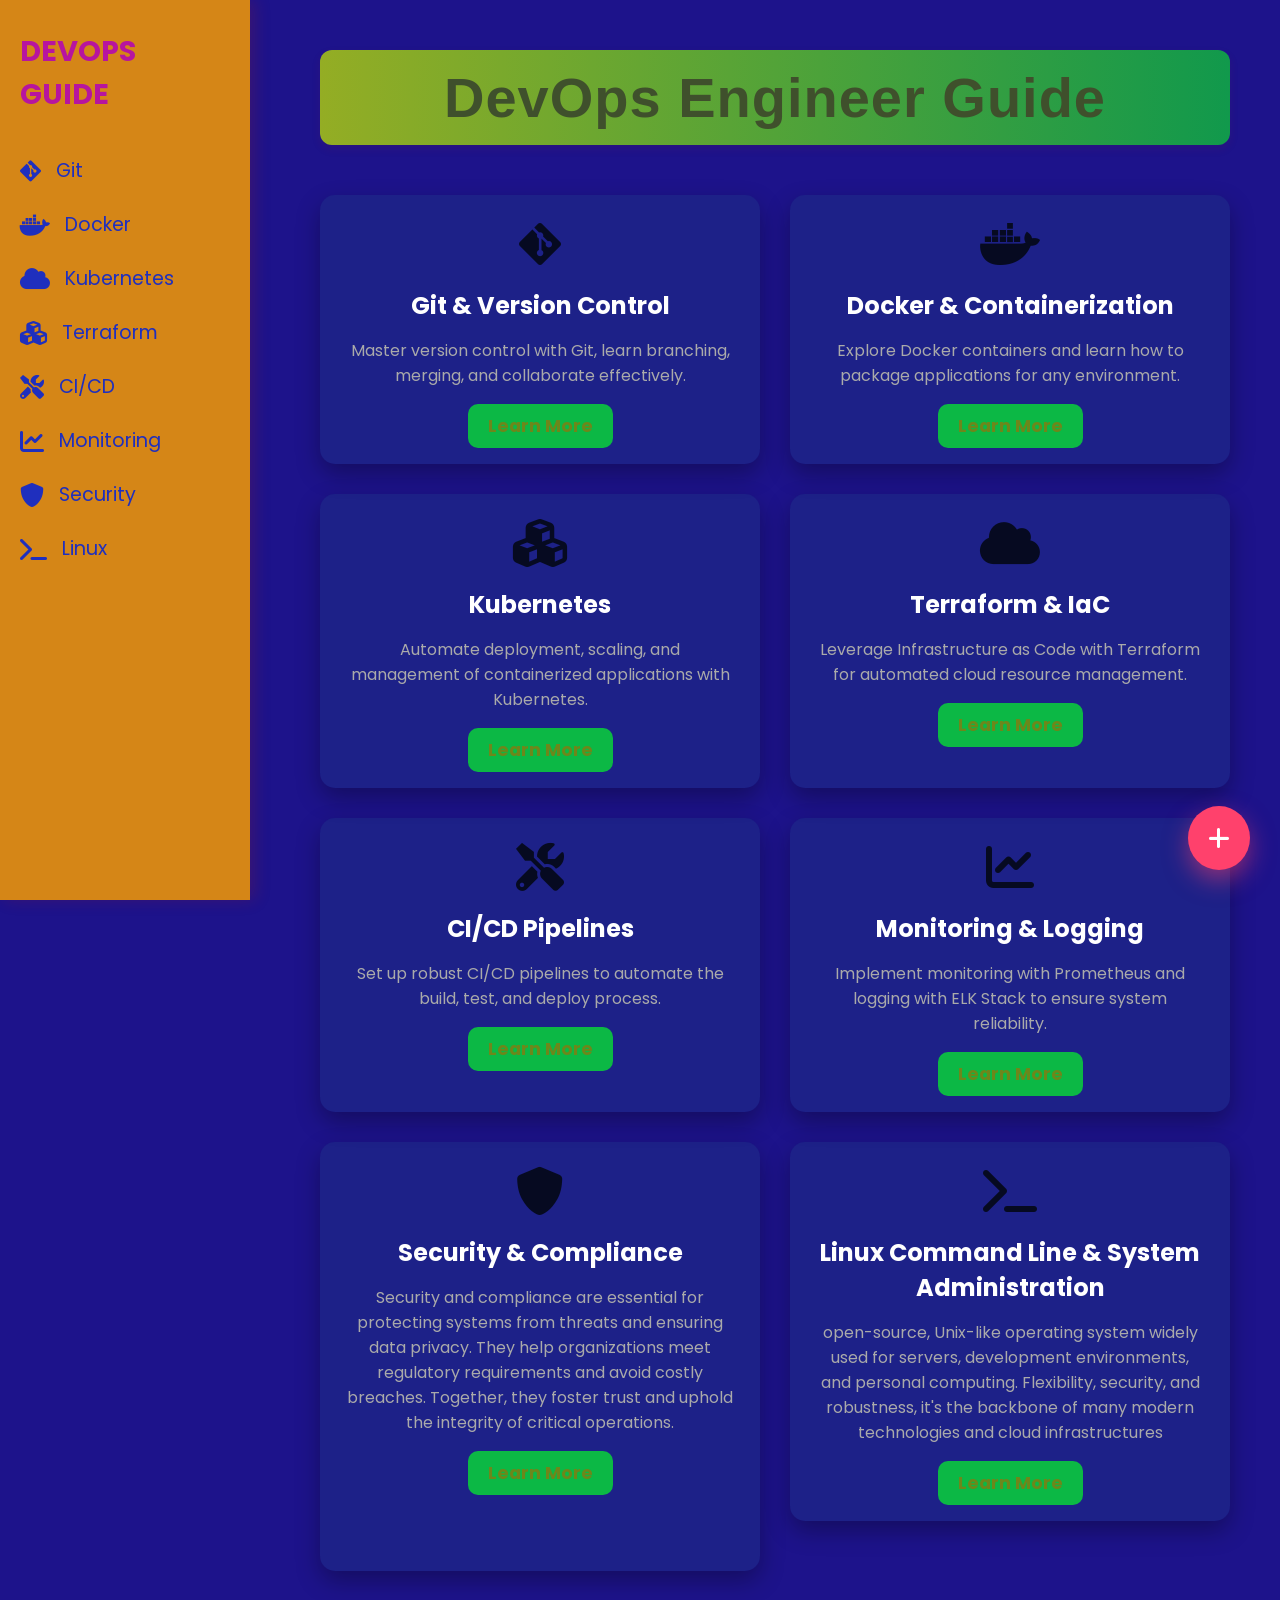
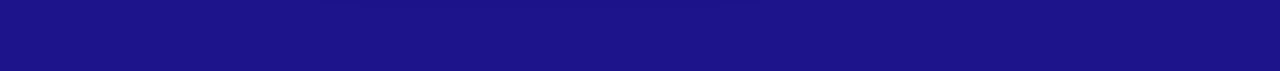
==== templates/index.html @ 83263c30 "updated index.html to check jenkins pipeline" ====
<!DOCTYPE html>
<html lang="en">

<head>
    <meta charset="UTF-8">
    <meta name="viewport" content="width=device-width, initial-scale=1.0">
    <title>DevOps Engineer Guide</title>
    <link rel="stylesheet" href="https://cdnjs.cloudflare.com/ajax/libs/font-awesome/6.0.0-beta3/css/all.min.css">
    <link href="https://fonts.googleapis.com/css2?family=Poppins:wght@400;600&display=swap" rel="stylesheet">
    <style>
        /* Reset and basic styling */
        * {
            margin: 0;
            padding: 0;
            box-sizing: border-box;
        }

        body {
            font-family: 'Poppins', sans-serif;
            background-color: #150b87f6;
            color: #fff;
            display: flex;
            min-height: 100vh;
        }

        /* Sidebar Navigation */
        nav {
            width: 250px;
            background-color: #d58617;
            padding: 30px 20px;
            position: fixed;
            height: 100%;
            top: 0;
            left: 0;
            box-shadow: 5px 0 15px rgba(176, 31, 20, 0.2);
        }

        nav h1 {
            color: #b7159f;
            font-size: 1.8rem;
            text-transform: uppercase;
            margin-bottom: 40px;
        }

        nav ul {
            list-style: none;
        }

        nav ul li {
            margin-bottom: 25px;
        }

        nav ul li a {
            color: #1f2fbe;
            font-size: 1.2rem;
            text-decoration: none;
            display: flex;
            align-items: center;
            transition: 0.3s;
        }

        nav ul li a i {
            margin-right: 15px;
            font-size: 1.5rem;
        }

        nav ul li a:hover {
            color: #a48c43;
        }

        /* Main content */
        main {
            margin-left: 270px;
            padding: 50px;
            flex: 1;
        }

        header {
            text-align: center;
            margin-bottom: 50px;
        }

        header h1 {
    font-size: 3.5rem; /* Balanced size for emphasis */
    color: #3f502c; /* Dark blue-gray for a clean, professional look */
    font-family: 'Roboto', sans-serif; /* Modern, easy-to-read font */
    font-weight: 700; /* Bold but not too heavy */
    text-transform: capitalize; /* Capitalizes the first letter for a refined touch */
    letter-spacing: 1px; /* Slight letter spacing for clarity */
    background: linear-gradient(90deg, #94ad24, #11994c); /* Cool gradient for a smooth, calm vibe */
    padding: 15px 30px; /* Extra space for breathing room */
    border-radius: 12px; /* Smooth rounded edges */
    text-align: center; /* Center the text */
    box-shadow: 0px 4px 10px rgba(161, 28, 28, 0.1); /* Soft shadow for depth */
    transition: transform 0.3s ease; /* Adds a hover effect */
}

header h1:hover {
    transform: scale(1.05); /* Slight zoom effect on hover for interactivity */
}


        /* Card Container */
        .card-container {
            display: grid;
            grid-template-columns: repeat(auto-fit, minmax(300px, 1fr));
            gap: 30px;
            padding-bottom: 50px;
        }

        /* Individual Card */
        .card {
            background-color: rgba(29, 184, 106, 0.08);
            padding: 25px;
            border-radius: 15px;
            text-align: center;
            box-shadow: 0 10px 25px rgba(0, 0, 0, 0.3);
            transition: transform 0.4s, box-shadow 0.4s;
        }

        .card:hover {
            transform: scale(1.05);
            box-shadow: 0 20px 30px rgba(0, 0, 0, 0.5);
        }

        .card i {
            font-size: 3rem;
            color: #030813e1;
            margin-bottom: 20px;
            transition: color 0.4s;
        }

        .card h3 {
            font-size: 1.5rem;
            margin-bottom: 15px;
            color: #fff;
        }

        .card p {
            font-size: 1rem;
            color: #aaa;
            margin-bottom: 25px;
        }

        .card a {
            background-color: #0cb845;
            color: #6d871b;
            padding: 10px 20px;
            border-radius: 10px;
            text-decoration: none;
            font-weight: bold;
            font-size: 1.1rem;
            transition: background-color 0.3s;
        }

        .card a:hover {
            background-color: #ffcc29;
        }

        /* Floating Action Button */
        .floating-btn {
            position: fixed;
            bottom: 30px;
            right: 30px;
            background-color: #ff416c;
            border: none;
            padding: 20px;
            border-radius: 50%;
            cursor: pointer;
            box-shadow: 0 10px 25px rgba(255, 65, 108, 0.5);
            transition: transform 0.3s, box-shadow 0.3s;
        }

        .floating-btn i {
            color: #fff;
            font-size: 1.5rem;
        }

        .floating-btn:hover {
            transform: scale(1.1);
            box-shadow: 0 20px 35px rgba(255, 65, 108, 0.7);
        }

        /* Responsive design */
        @media (max-width: 768px) {
            nav {
                width: 100px;
            }

            nav h1 {
                font-size: 1.4rem;
            }

            main {
                margin-left: 120px;
            }

            .card i {
                font-size: 2.5rem;
            }

            .card h3 {
                font-size: 1.3rem;
            }
        }
    </style>
</head>

<body>

    <!-- Sidebar Navigation -->
    <nav>
        <h1>DevOps Guide</h1>
        <ul>
            <li><a href="#git"><i class="fab fa-git-alt"></i>Git</a></li>
            <li><a href="#docker"><i class="fab fa-docker"></i>Docker</a></li>
            <li><a href="#kubernetes"><i class="fas fa-cloud"></i>Kubernetes</a></li>
            <li><a href="#terraform"><i class="fas fa-cubes"></i>Terraform</a></li>
            <li><a href="#cicd"><i class="fas fa-tools"></i>CI/CD</a></li>
            <li><a href="#monitoring"><i class="fas fa-chart-line"></i>Monitoring</a></li>
            <li><a href="#security"><i class="fas fa-shield-alt"></i>Security</a></li>
            <li><a href="#linux"><i class="fas fa-terminal"></i> Linux</a></li>
        </ul>
    </nav>

    <!-- Main Content -->
    <main>
        <header>
            <h1>DevOps Engineer Guide</h1>
        </header>

        <!-- Card Section -->
        <div class="card-container">
            <div class="card" id="git">
                <i class="fab fa-git-alt"></i>
                <h3>Git & Version Control</h3>
                <p>Master version control with Git, learn branching, merging, and collaborate effectively.</p>
                <a href="/git">Learn More</a>
            </div>

            <div class="card" id="docker">
                <i class="fab fa-docker"></i>
                <h3>Docker & Containerization</h3>
                <p>Explore Docker containers and learn how to package applications for any environment.</p>
                <a href="/docker">Learn More</a>
            </div>

            <div class="card" id="kubernetes">
                <i class="fas fa-cubes"></i>
                <h3>Kubernetes</h3>
                <p>Automate deployment, scaling, and management of containerized applications with Kubernetes.</p>
                <a href="/kubernetes">Learn More</a>
            </div>            
            

            <div class="card" id="terraform">
                <i class="fas fa-cloud"></i>
                <h3>Terraform & IaC</h3>
                <p>Leverage Infrastructure as Code with Terraform for automated cloud resource management.</p>
                <a href="/terraform">Learn More</a>
            </div>

            <div class="card" id="cicd">
                <i class="fas fa-tools"></i>
                <h3>CI/CD Pipelines</h3>
                <p>Set up robust CI/CD pipelines to automate the build, test, and deploy process.</p>
                <a href="/cicd">Learn More</a>
            </div>

            <div class="card" id="monitoring">
                <i class="fas fa-chart-line"></i>
                <h3>Monitoring & Logging</h3>
                <p>Implement monitoring with Prometheus and logging with ELK Stack to ensure system reliability.</p>
                <a href="/monitoring">Learn More</a>
            </div>

            <div class="card" id="security">
                <i class="fas fa-shield-alt"></i>
                <h3>Security & Compliance</h3>
                <p>Security and compliance are essential for protecting systems from threats and ensuring data privacy. They help organizations meet regulatory requirements and avoid costly breaches. Together, they foster trust and uphold the integrity of critical operations.</p>
                <a href="/security">Learn More</a>
            </div>

            <div class="card-container">
                <div class="card" id="linux">
                    <i class="fas fa-terminal"></i>
                    <h3>Linux Command Line & System Administration</h3>
                    <p>open-source, Unix-like operating system widely used for servers, development environments, and personal computing. Flexibility, security, and robustness, it's the backbone of many modern technologies and cloud infrastructures</p>
                    <a href="/linux">Learn More</a>
                </div>

        </div>
    </main>

    <!-- Floating Action Button -->
    <button class="floating-btn">
        <i class="fas fa-plus"></i>
    </button>

</body>

</html>
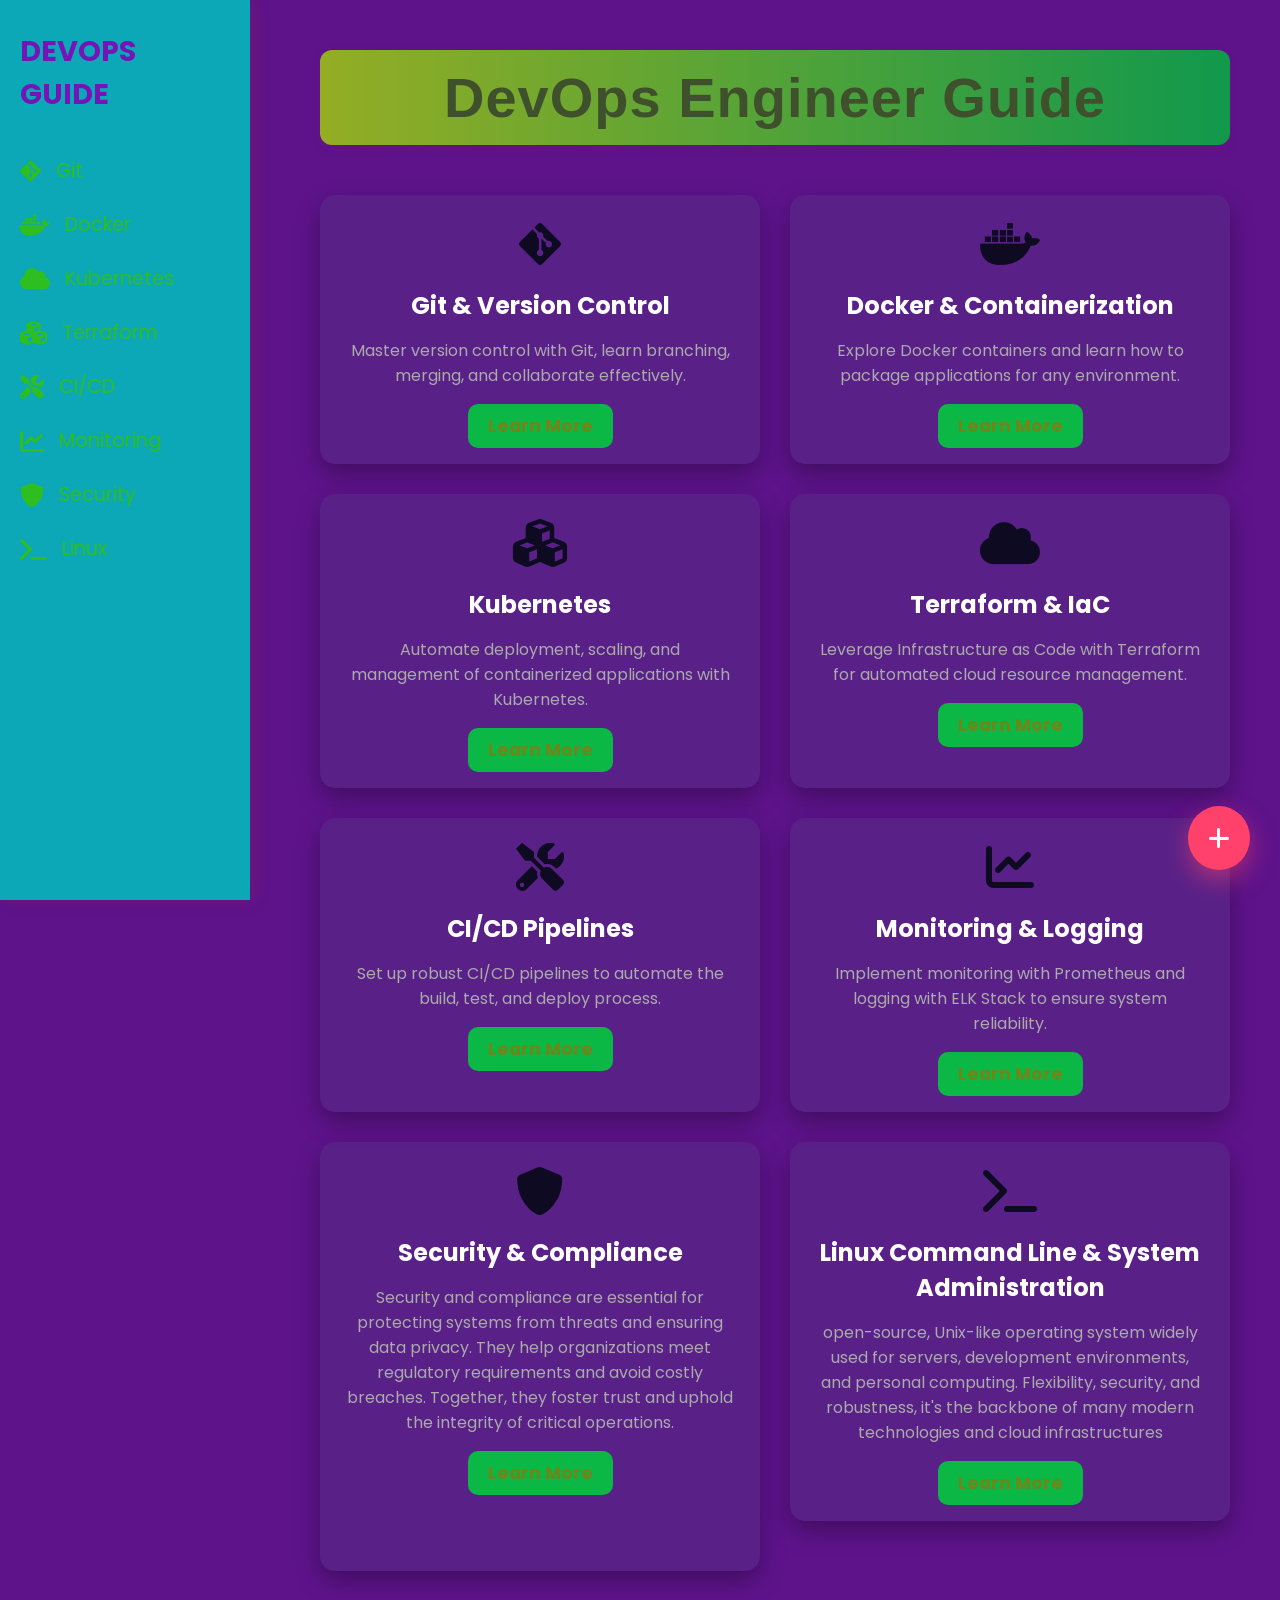
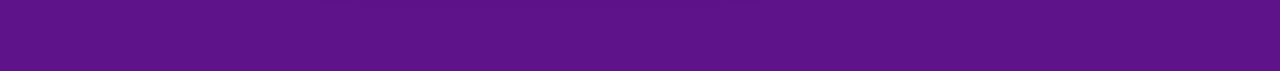
==== commit 1656b76a: "updated to check Jenkins pipeline" ====
--- a/templates/index.html
+++ b/templates/index.html
@@ -17,8 +17,8 @@
 
         body {
             font-family: 'Poppins', sans-serif;
-            background-color: #150b87f6;
-            color: #fff;
+            background-color: #590b87f6;
+            color: #ffffff;
             display: flex;
             min-height: 100vh;
         }
@@ -26,17 +26,17 @@
         /* Sidebar Navigation */
         nav {
             width: 250px;
-            background-color: #d58617;
+            background-color: #0ca8b7;
             padding: 30px 20px;
             position: fixed;
             height: 100%;
             top: 0;
             left: 0;
-            box-shadow: 5px 0 15px rgba(176, 31, 20, 0.2);
+            box-shadow: 5px 0 15px rgba(158, 43, 35, 0.2);
         }
 
         nav h1 {
-            color: #b7159f;
+            color: #7615b7;
             font-size: 1.8rem;
             text-transform: uppercase;
             margin-bottom: 40px;
@@ -51,7 +51,7 @@
         }
 
         nav ul li a {
-            color: #1f2fbe;
+            color: #2fbe1f;
             font-size: 1.2rem;
             text-decoration: none;
             display: flex;
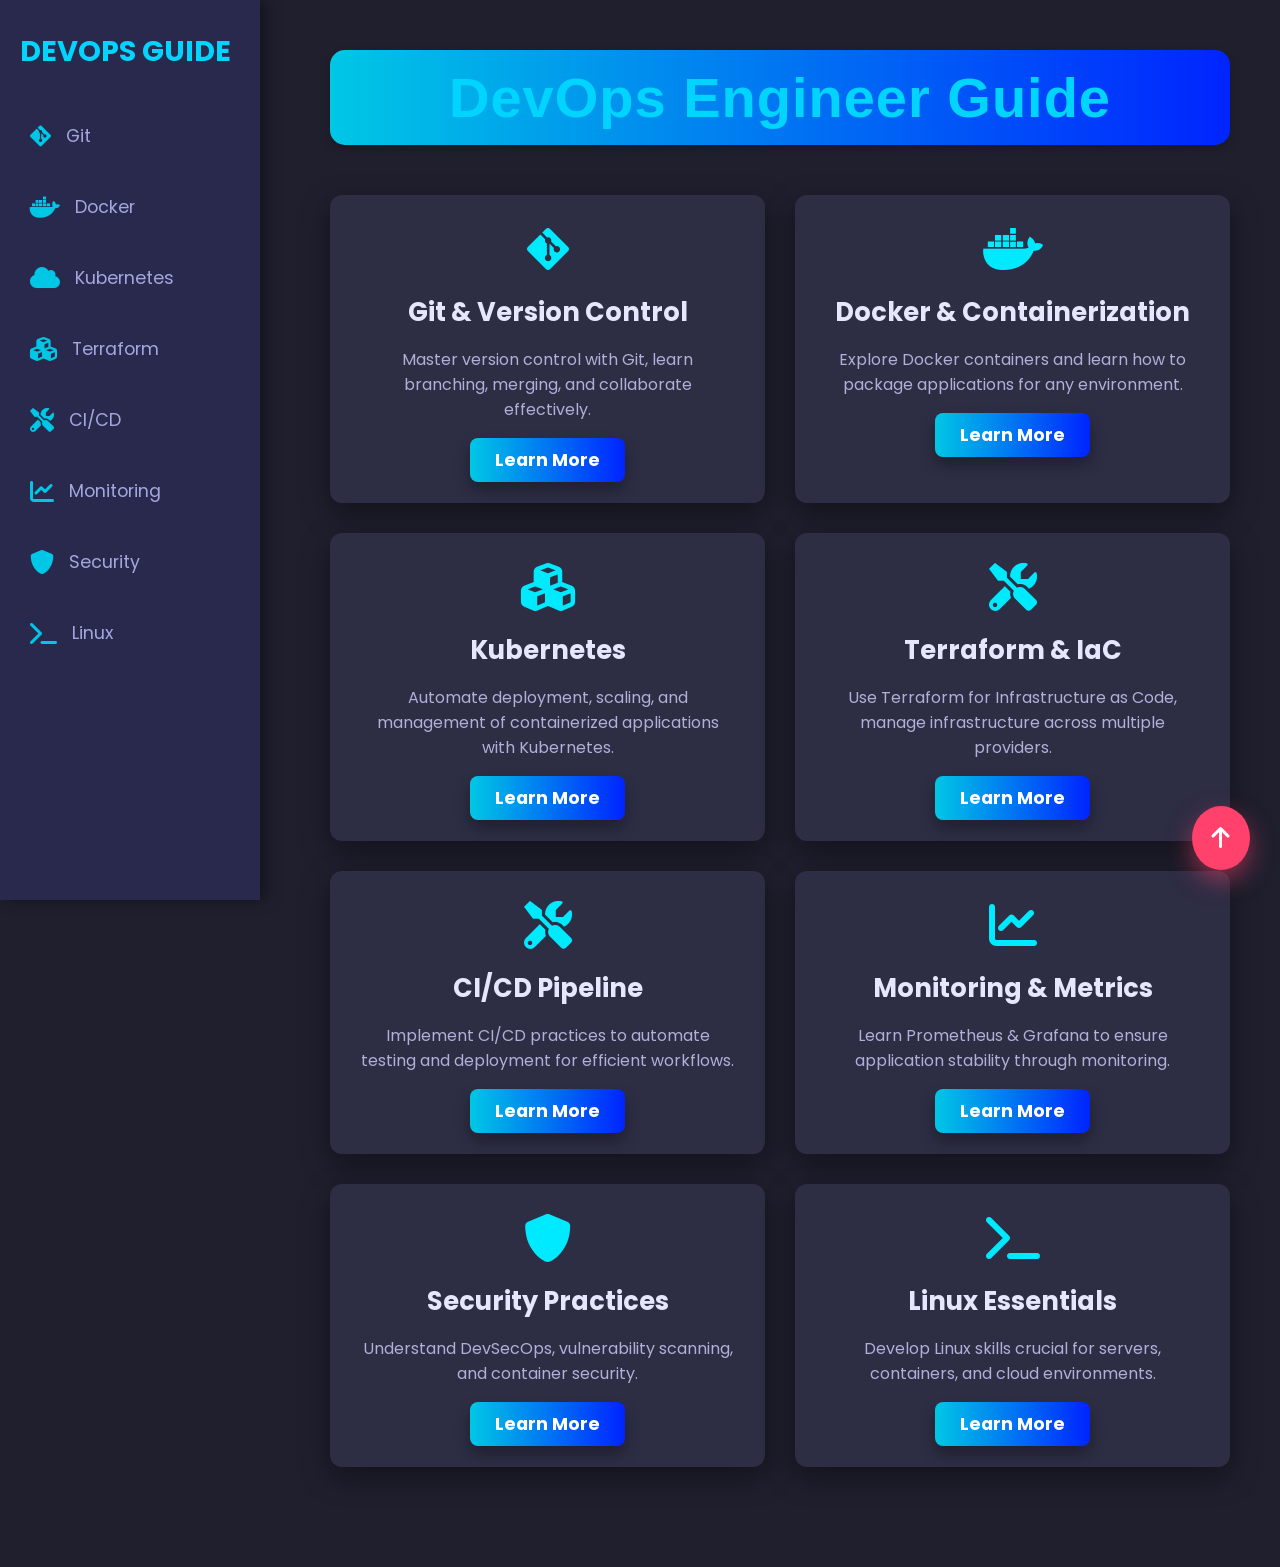
==== commit b99f2c7e: "Updated UI interface" ====
--- a/templates/index.html
+++ b/templates/index.html
@@ -17,26 +17,27 @@
 
         body {
             font-family: 'Poppins', sans-serif;
-            background-color: #590b87f6;
-            color: #ffffff;
+            background-color: #1f1f2e;
+            color: #fff;
             display: flex;
             min-height: 100vh;
         }
 
         /* Sidebar Navigation */
         nav {
-            width: 250px;
-            background-color: #0ca8b7;
+            width: 260px;
+            background-color: #29294d;
             padding: 30px 20px;
             position: fixed;
             height: 100%;
             top: 0;
             left: 0;
-            box-shadow: 5px 0 15px rgba(158, 43, 35, 0.2);
+            box-shadow: 5px 0 15px rgba(0, 0, 0, 0.4);
+            transition: width 0.3s ease;
         }
 
         nav h1 {
-            color: #7615b7;
+            color: #00d4ff;
             font-size: 1.8rem;
             text-transform: uppercase;
             margin-bottom: 40px;
@@ -51,26 +52,35 @@
         }
 
         nav ul li a {
-            color: #2fbe1f;
-            font-size: 1.2rem;
+            color: #a6a6df;
+            font-size: 1.1rem;
             text-decoration: none;
             display: flex;
             align-items: center;
+            padding: 10px;
+            border-radius: 8px;
             transition: 0.3s;
         }
 
         nav ul li a i {
             margin-right: 15px;
             font-size: 1.5rem;
+            color: #00c7e5;
+            transition: color 0.3s ease;
         }
 
         nav ul li a:hover {
-            color: #a48c43;
+            background-color: #44447a;
+            color: #fff;
+        }
+
+        nav ul li a:hover i {
+            color: #00eaff;
         }
 
         /* Main content */
         main {
-            margin-left: 270px;
+            margin-left: 280px;
             padding: 50px;
             flex: 1;
         }
@@ -81,24 +91,22 @@
         }
 
         header h1 {
-    font-size: 3.5rem; /* Balanced size for emphasis */
-    color: #3f502c; /* Dark blue-gray for a clean, professional look */
-    font-family: 'Roboto', sans-serif; /* Modern, easy-to-read font */
-    font-weight: 700; /* Bold but not too heavy */
-    text-transform: capitalize; /* Capitalizes the first letter for a refined touch */
-    letter-spacing: 1px; /* Slight letter spacing for clarity */
-    background: linear-gradient(90deg, #94ad24, #11994c); /* Cool gradient for a smooth, calm vibe */
-    padding: 15px 30px; /* Extra space for breathing room */
-    border-radius: 12px; /* Smooth rounded edges */
-    text-align: center; /* Center the text */
-    box-shadow: 0px 4px 10px rgba(161, 28, 28, 0.1); /* Soft shadow for depth */
-    transition: transform 0.3s ease; /* Adds a hover effect */
-}
-
-header h1:hover {
-    transform: scale(1.05); /* Slight zoom effect on hover for interactivity */
-}
-
+            font-size: 3.5rem;
+            color: #00d4ff;
+            font-family: 'Roboto', sans-serif;
+            font-weight: 700;
+            letter-spacing: 1px;
+            background: linear-gradient(90deg, #00c7e5, #0024ff);
+            padding: 15px 30px;
+            border-radius: 15px;
+            box-shadow: 0px 4px 10px rgba(0, 0, 0, 0.2);
+            transition: transform 0.3s ease, box-shadow 0.3s ease;
+        }
+
+        header h1:hover {
+            transform: scale(1.05);
+            box-shadow: 0px 8px 15px rgba(0, 0, 0, 0.3);
+        }
 
         /* Card Container */
         .card-container {
@@ -110,51 +118,54 @@
 
         /* Individual Card */
         .card {
-            background-color: rgba(29, 184, 106, 0.08);
-            padding: 25px;
-            border-radius: 15px;
+            background-color: #2d2d44;
+            padding: 30px;
+            border-radius: 12px;
             text-align: center;
-            box-shadow: 0 10px 25px rgba(0, 0, 0, 0.3);
+            box-shadow: 0 10px 30px rgba(0, 0, 0, 0.4);
             transition: transform 0.4s, box-shadow 0.4s;
         }
 
         .card:hover {
-            transform: scale(1.05);
-            box-shadow: 0 20px 30px rgba(0, 0, 0, 0.5);
+            transform: translateY(-10px);
+            box-shadow: 0 15px 35px rgba(0, 0, 0, 0.6);
         }
 
         .card i {
             font-size: 3rem;
-            color: #030813e1;
+            color: #00eaff;
             margin-bottom: 20px;
             transition: color 0.4s;
         }
 
         .card h3 {
-            font-size: 1.5rem;
+            font-size: 1.6rem;
             margin-bottom: 15px;
-            color: #fff;
+            color: #e6e6ff;
         }
 
         .card p {
             font-size: 1rem;
-            color: #aaa;
+            color: #b0b0d9;
             margin-bottom: 25px;
         }
 
         .card a {
-            background-color: #0cb845;
-            color: #6d871b;
-            padding: 10px 20px;
-            border-radius: 10px;
+            background: linear-gradient(90deg, #00c7e5, #0024ff);
+            color: #fff;
+            padding: 10px 25px;
+            border-radius: 8px;
             text-decoration: none;
             font-weight: bold;
             font-size: 1.1rem;
-            transition: background-color 0.3s;
+            transition: background 0.3s ease, transform 0.3s ease;
+            box-shadow: 0 8px 15px rgba(0, 0, 0, 0.3);
         }
 
         .card a:hover {
-            background-color: #ffcc29;
+            background: linear-gradient(90deg, #00eaff, #00d4ff);
+            transform: translateY(-3px);
+            box-shadow: 0 12px 20px rgba(0, 0, 0, 0.4);
         }
 
         /* Floating Action Button */
@@ -184,7 +195,7 @@
         /* Responsive design */
         @media (max-width: 768px) {
             nav {
-                width: 100px;
+                width: 80px;
             }
 
             nav h1 {
@@ -219,7 +230,7 @@
             <li><a href="#cicd"><i class="fas fa-tools"></i>CI/CD</a></li>
             <li><a href="#monitoring"><i class="fas fa-chart-line"></i>Monitoring</a></li>
             <li><a href="#security"><i class="fas fa-shield-alt"></i>Security</a></li>
-            <li><a href="#linux"><i class="fas fa-terminal"></i> Linux</a></li>
+            <li><a href="#linux"><i class="fas fa-terminal"></i>Linux</a></li>
         </ul>
     </nav>
 
@@ -250,51 +261,48 @@
                 <h3>Kubernetes</h3>
                 <p>Automate deployment, scaling, and management of containerized applications with Kubernetes.</p>
                 <a href="/kubernetes">Learn More</a>
-            </div>            
-            
+            </div>
 
             <div class="card" id="terraform">
-                <i class="fas fa-cloud"></i>
+                <i class="fas fa-tools"></i>
                 <h3>Terraform & IaC</h3>
-                <p>Leverage Infrastructure as Code with Terraform for automated cloud resource management.</p>
+                <p>Use Terraform for Infrastructure as Code, manage infrastructure across multiple providers.</p>
                 <a href="/terraform">Learn More</a>
             </div>
 
             <div class="card" id="cicd">
                 <i class="fas fa-tools"></i>
-                <h3>CI/CD Pipelines</h3>
-                <p>Set up robust CI/CD pipelines to automate the build, test, and deploy process.</p>
+                <h3>CI/CD Pipeline</h3>
+                <p>Implement CI/CD practices to automate testing and deployment for efficient workflows.</p>
                 <a href="/cicd">Learn More</a>
             </div>
 
             <div class="card" id="monitoring">
                 <i class="fas fa-chart-line"></i>
-                <h3>Monitoring & Logging</h3>
-                <p>Implement monitoring with Prometheus and logging with ELK Stack to ensure system reliability.</p>
+                <h3>Monitoring & Metrics</h3>
+                <p>Learn Prometheus & Grafana to ensure application stability through monitoring.</p>
                 <a href="/monitoring">Learn More</a>
             </div>
 
             <div class="card" id="security">
                 <i class="fas fa-shield-alt"></i>
-                <h3>Security & Compliance</h3>
-                <p>Security and compliance are essential for protecting systems from threats and ensuring data privacy. They help organizations meet regulatory requirements and avoid costly breaches. Together, they foster trust and uphold the integrity of critical operations.</p>
+                <h3>Security Practices</h3>
+                <p>Understand DevSecOps, vulnerability scanning, and container security.</p>
                 <a href="/security">Learn More</a>
             </div>
 
-            <div class="card-container">
-                <div class="card" id="linux">
-                    <i class="fas fa-terminal"></i>
-                    <h3>Linux Command Line & System Administration</h3>
-                    <p>open-source, Unix-like operating system widely used for servers, development environments, and personal computing. Flexibility, security, and robustness, it's the backbone of many modern technologies and cloud infrastructures</p>
-                    <a href="/linux">Learn More</a>
-                </div>
-
+            <div class="card" id="linux">
+                <i class="fas fa-terminal"></i>
+                <h3>Linux Essentials</h3>
+                <p>Develop Linux skills crucial for servers, containers, and cloud environments.</p>
+                <a href="/linux">Learn More</a>
+            </div>
         </div>
     </main>
 
     <!-- Floating Action Button -->
     <button class="floating-btn">
-        <i class="fas fa-plus"></i>
+        <i class="fas fa-arrow-up"></i>
     </button>
 
 </body>
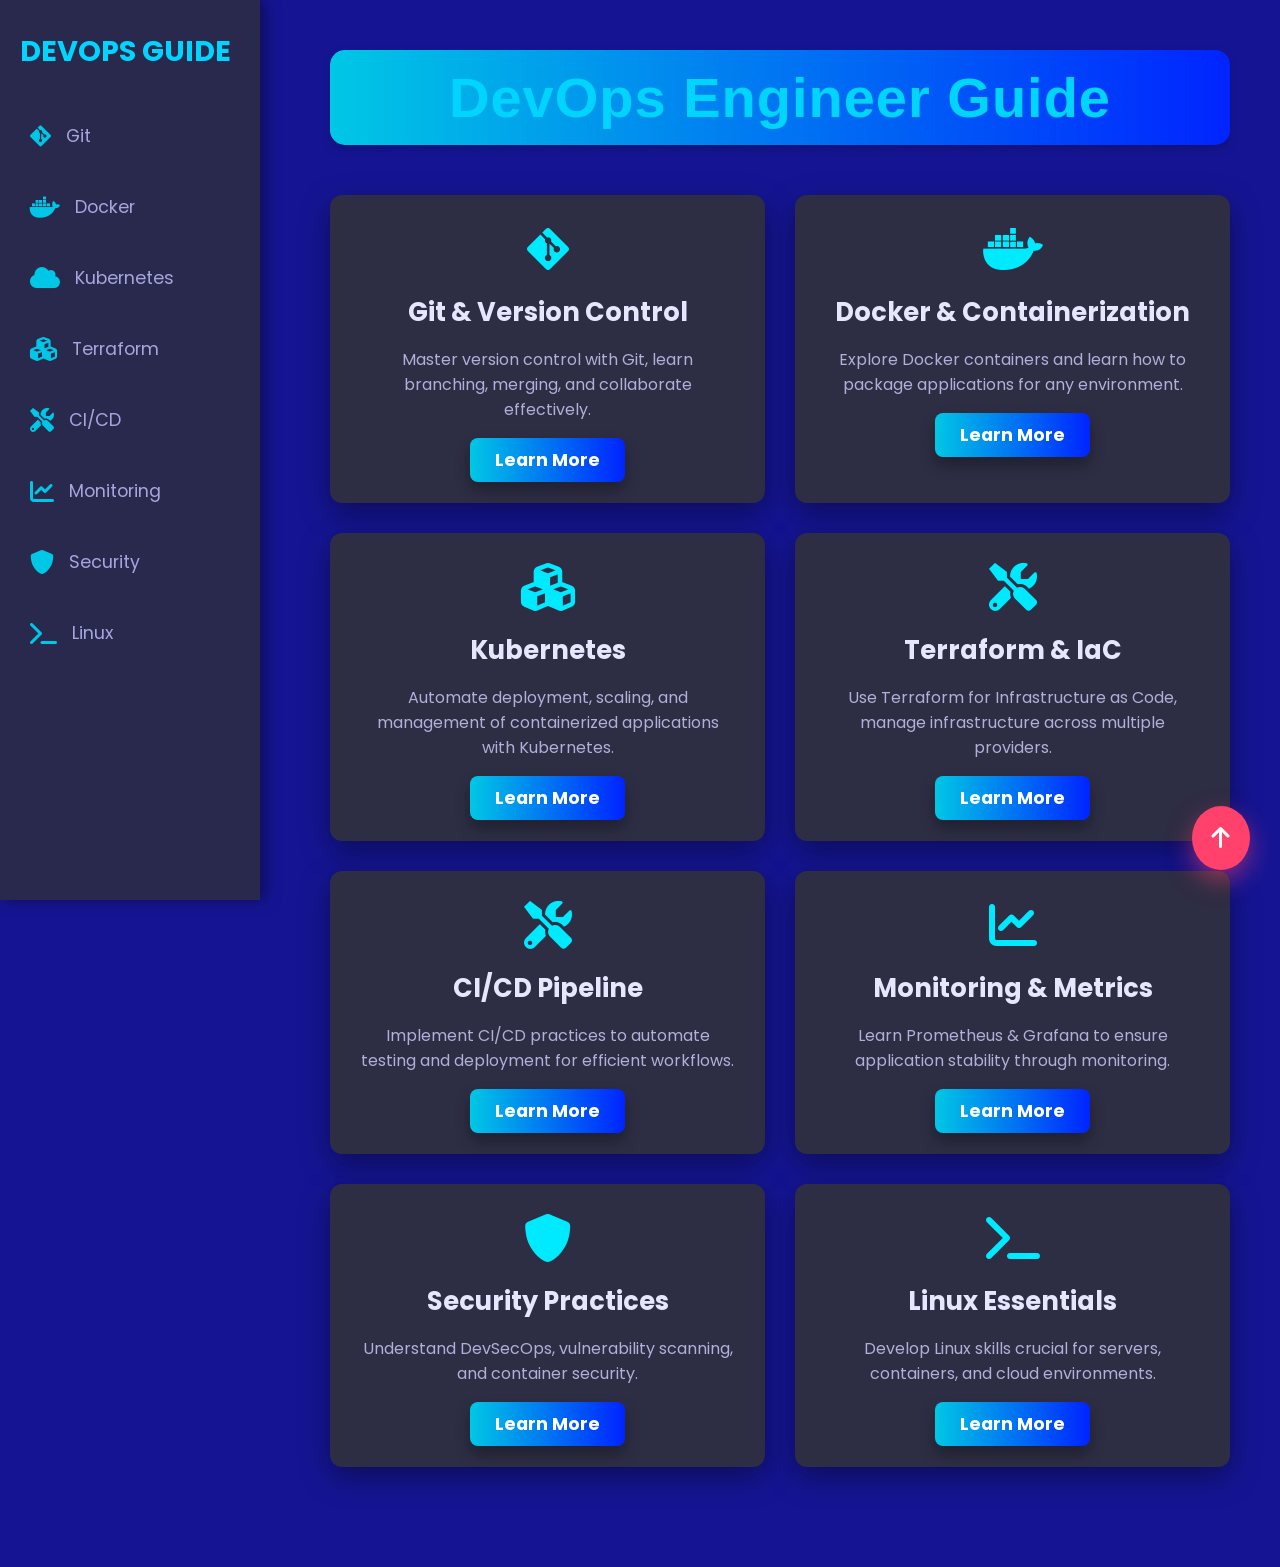
==== commit 50c7bd4b: "updated to check jenkins pipeline" ====
--- a/templates/index.html
+++ b/templates/index.html
@@ -17,7 +17,7 @@
 
         body {
             font-family: 'Poppins', sans-serif;
-            background-color: #1f1f2e;
+            background-color: #151594;
             color: #fff;
             display: flex;
             min-height: 100vh;
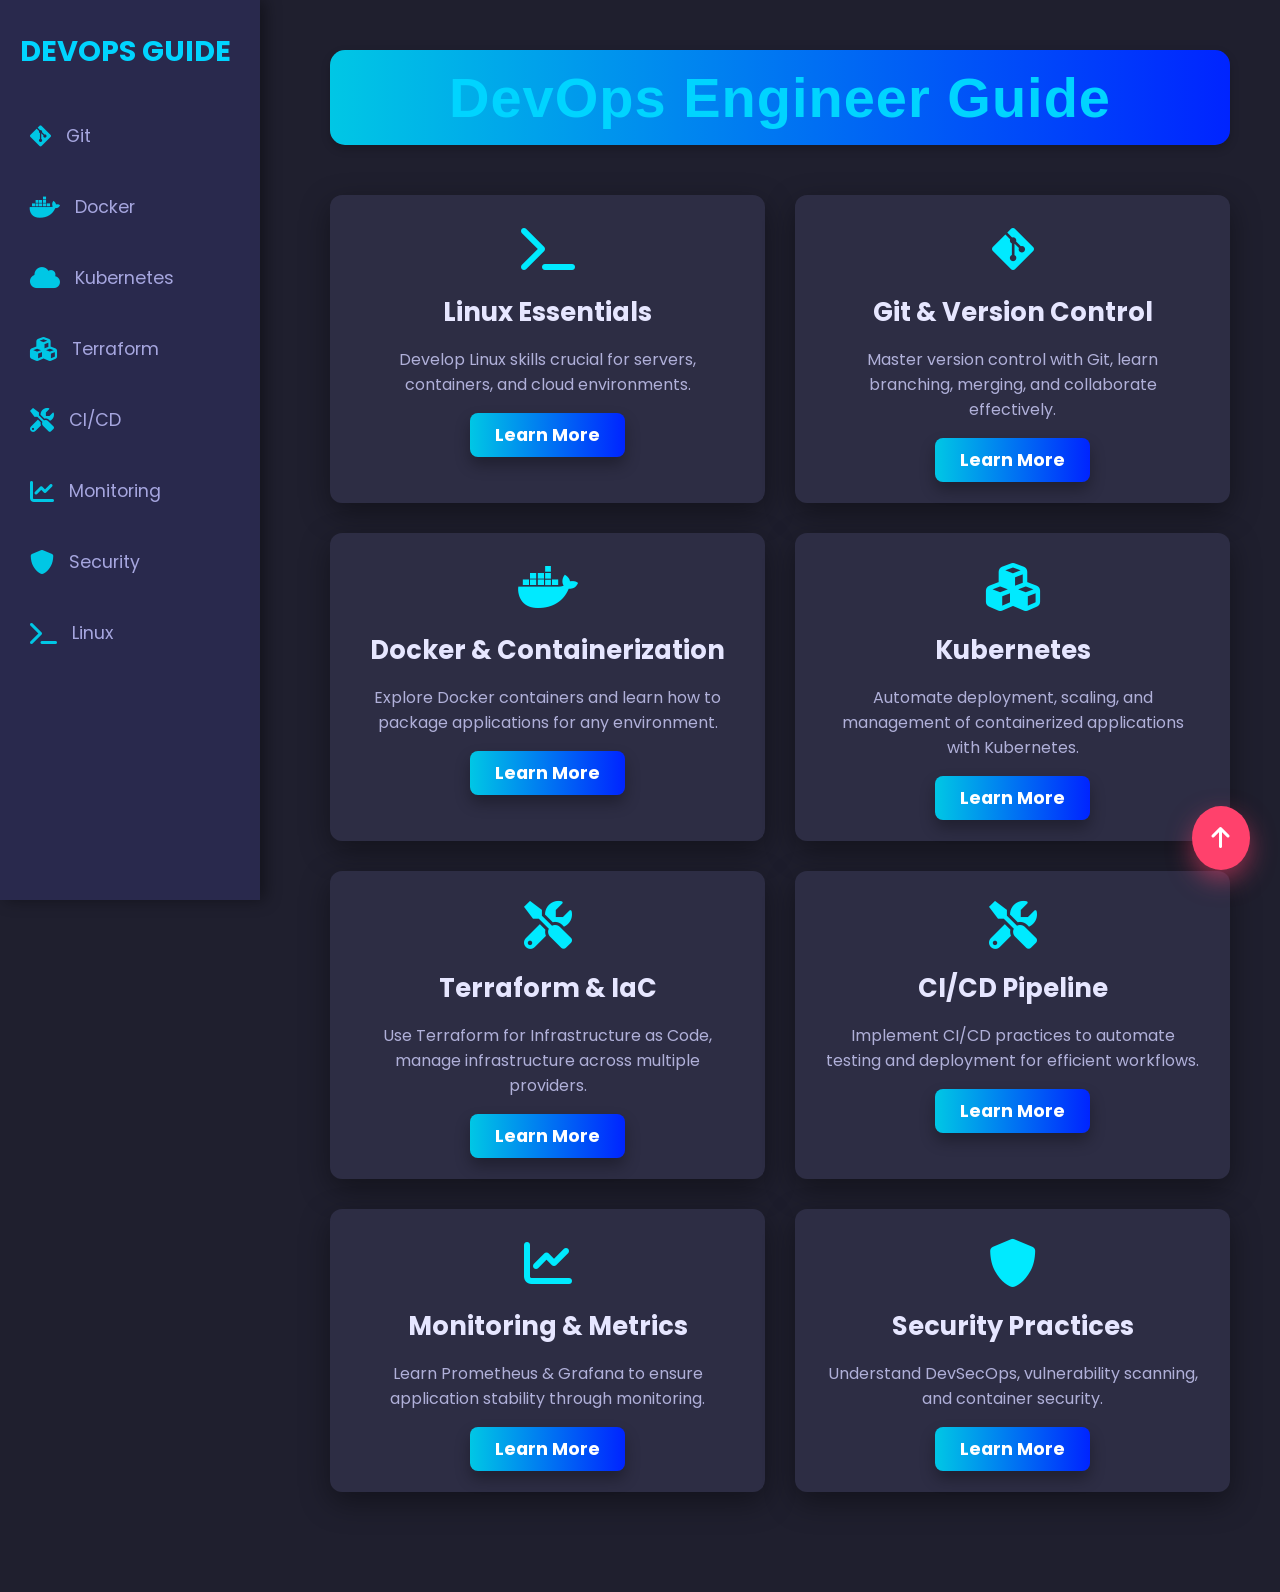
==== commit d77ffe30: "updated UI" ====
--- a/templates/index.html
+++ b/templates/index.html
@@ -17,7 +17,7 @@
 
         body {
             font-family: 'Poppins', sans-serif;
-            background-color: #151594;
+            background-color: #1f1f2e;
             color: #fff;
             display: flex;
             min-height: 100vh;
@@ -242,6 +242,13 @@
 
         <!-- Card Section -->
         <div class="card-container">
+            <div class="card" id="linux">
+                <i class="fas fa-terminal"></i>
+                <h3>Linux Essentials</h3>
+                <p>Develop Linux skills crucial for servers, containers, and cloud environments.</p>
+                <a href="/linux">Learn More</a>
+            </div>
+            
             <div class="card" id="git">
                 <i class="fab fa-git-alt"></i>
                 <h3>Git & Version Control</h3>
@@ -290,13 +297,6 @@
                 <p>Understand DevSecOps, vulnerability scanning, and container security.</p>
                 <a href="/security">Learn More</a>
             </div>
-
-            <div class="card" id="linux">
-                <i class="fas fa-terminal"></i>
-                <h3>Linux Essentials</h3>
-                <p>Develop Linux skills crucial for servers, containers, and cloud environments.</p>
-                <a href="/linux">Learn More</a>
-            </div>
         </div>
     </main>
 
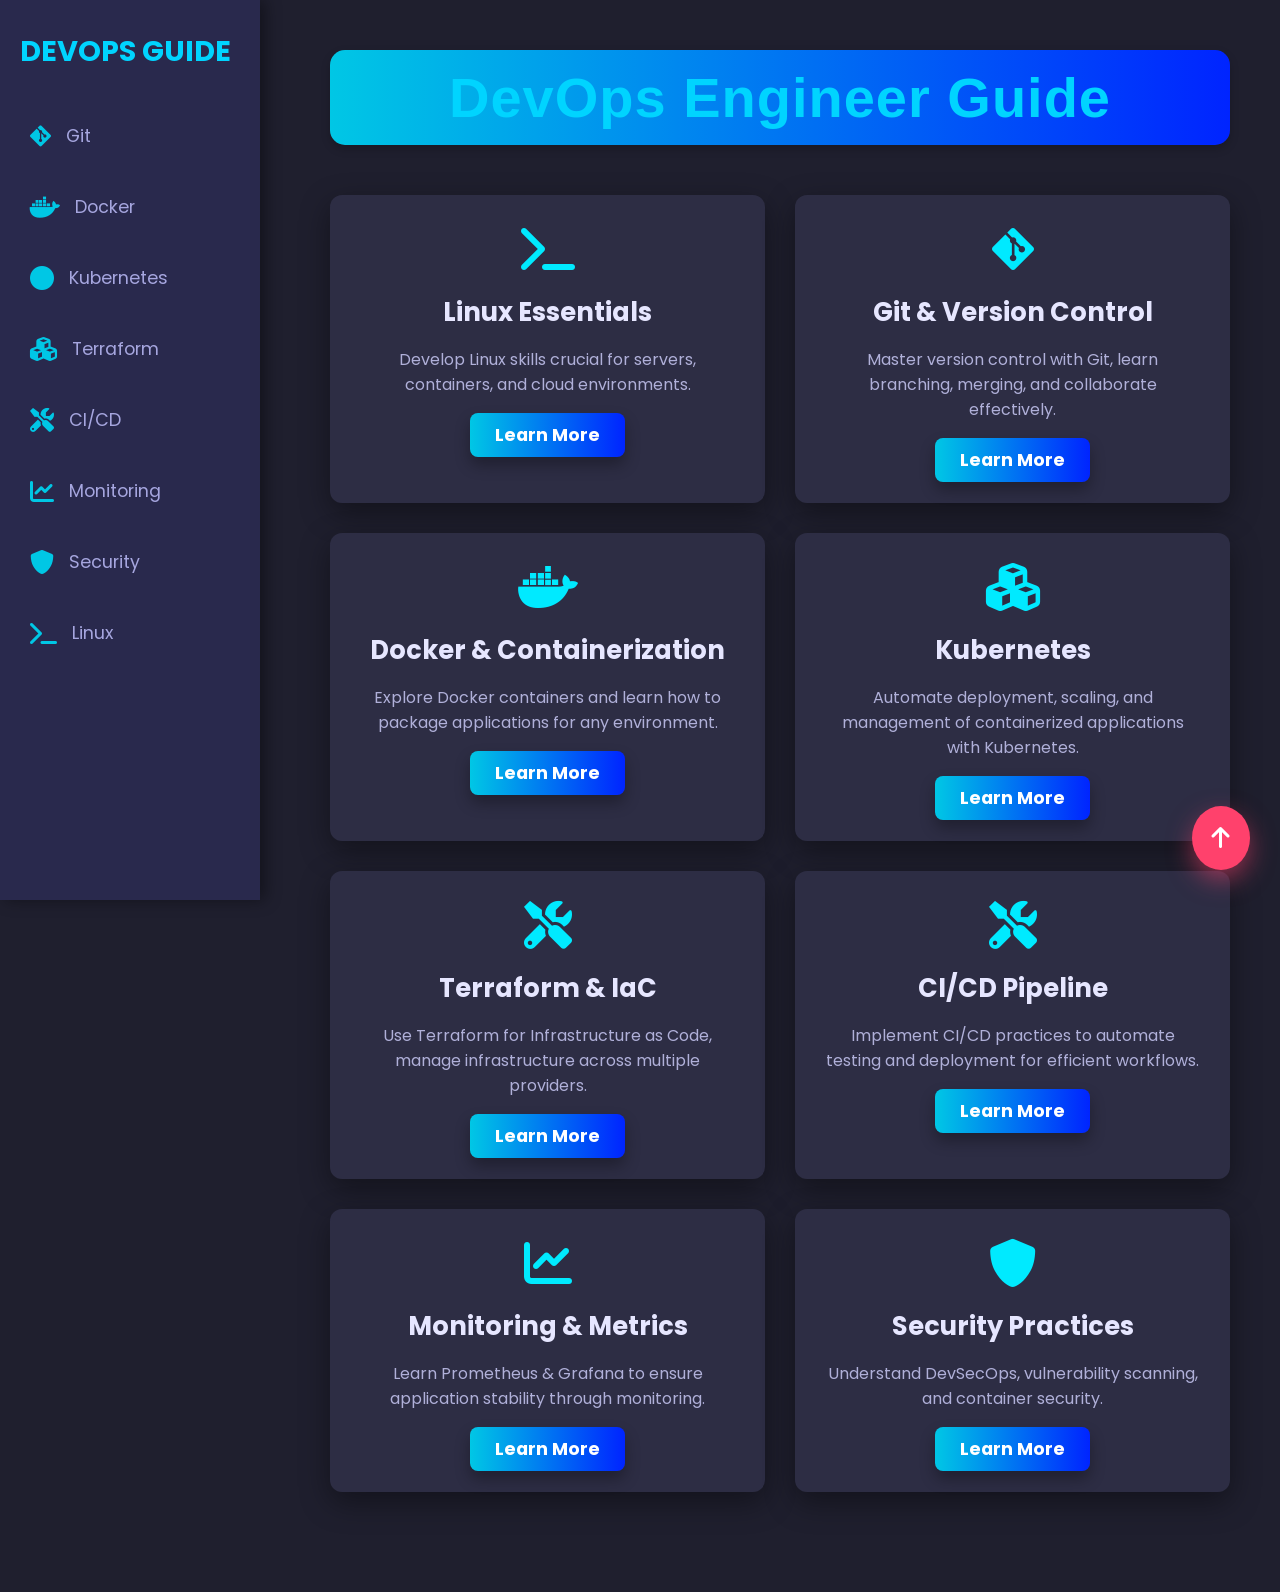
==== commit c43b994c: "Updated UI" ====
--- a/templates/index.html
+++ b/templates/index.html
@@ -225,7 +225,7 @@
         <ul>
             <li><a href="#git"><i class="fab fa-git-alt"></i>Git</a></li>
             <li><a href="#docker"><i class="fab fa-docker"></i>Docker</a></li>
-            <li><a href="#kubernetes"><i class="fas fa-cloud"></i>Kubernetes</a></li>
+            <li><a href="#kubernetes"><i class="fas fa-circle"></i>Kubernetes</a></li>
             <li><a href="#terraform"><i class="fas fa-cubes"></i>Terraform</a></li>
             <li><a href="#cicd"><i class="fas fa-tools"></i>CI/CD</a></li>
             <li><a href="#monitoring"><i class="fas fa-chart-line"></i>Monitoring</a></li>
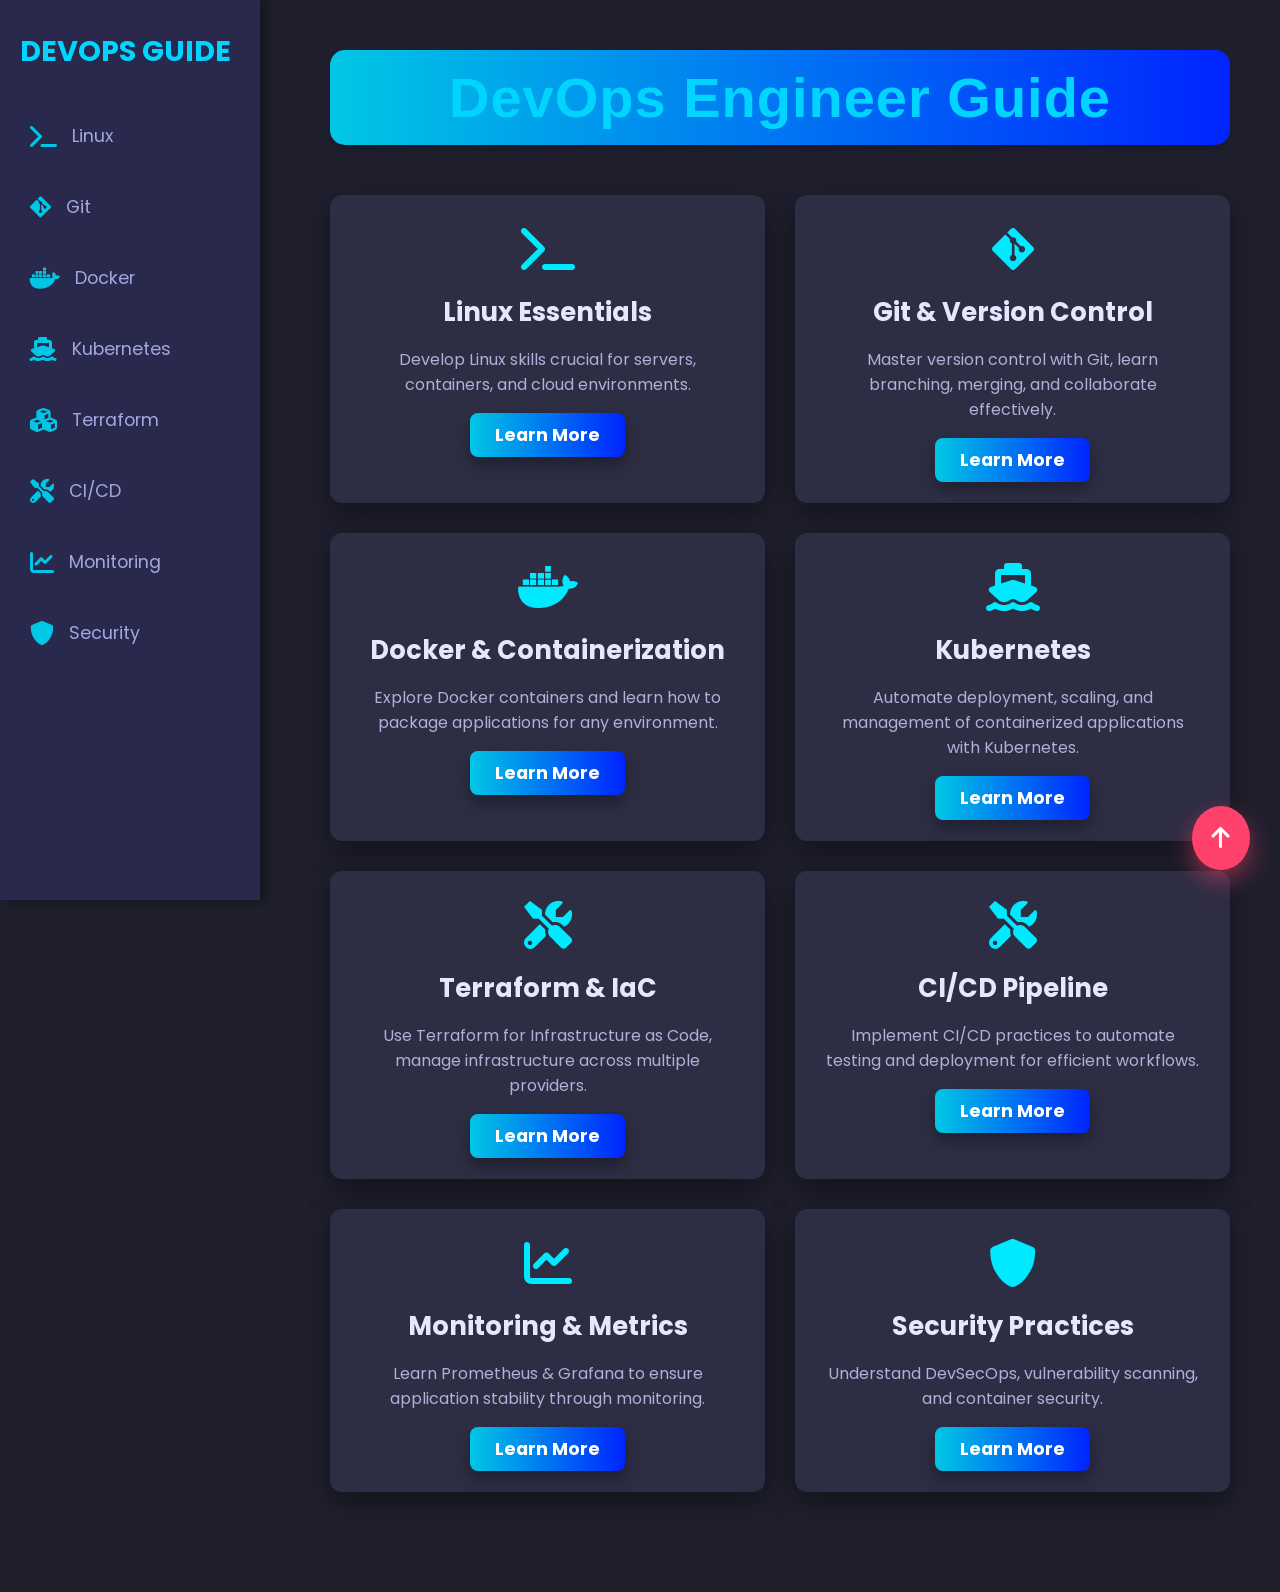
==== commit 3a2c6815: "Updated UI" ====
--- a/templates/index.html
+++ b/templates/index.html
@@ -223,14 +223,15 @@
     <nav>
         <h1>DevOps Guide</h1>
         <ul>
+            <li><a href="#linux"><i class="fas fa-terminal"></i>Linux</a></li>  
             <li><a href="#git"><i class="fab fa-git-alt"></i>Git</a></li>
             <li><a href="#docker"><i class="fab fa-docker"></i>Docker</a></li>
-            <li><a href="#kubernetes"><i class="fas fa-circle"></i>Kubernetes</a></li>
+            <li><a href="#kubernetes"><i class="fas fa-ship"></i>Kubernetes</a></li>
             <li><a href="#terraform"><i class="fas fa-cubes"></i>Terraform</a></li>
             <li><a href="#cicd"><i class="fas fa-tools"></i>CI/CD</a></li>
             <li><a href="#monitoring"><i class="fas fa-chart-line"></i>Monitoring</a></li>
             <li><a href="#security"><i class="fas fa-shield-alt"></i>Security</a></li>
-            <li><a href="#linux"><i class="fas fa-terminal"></i>Linux</a></li>
+            
         </ul>
     </nav>
 
@@ -264,7 +265,7 @@
             </div>
 
             <div class="card" id="kubernetes">
-                <i class="fas fa-cubes"></i>
+                <i class="fas fa-ship"></i>
                 <h3>Kubernetes</h3>
                 <p>Automate deployment, scaling, and management of containerized applications with Kubernetes.</p>
                 <a href="/kubernetes">Learn More</a>
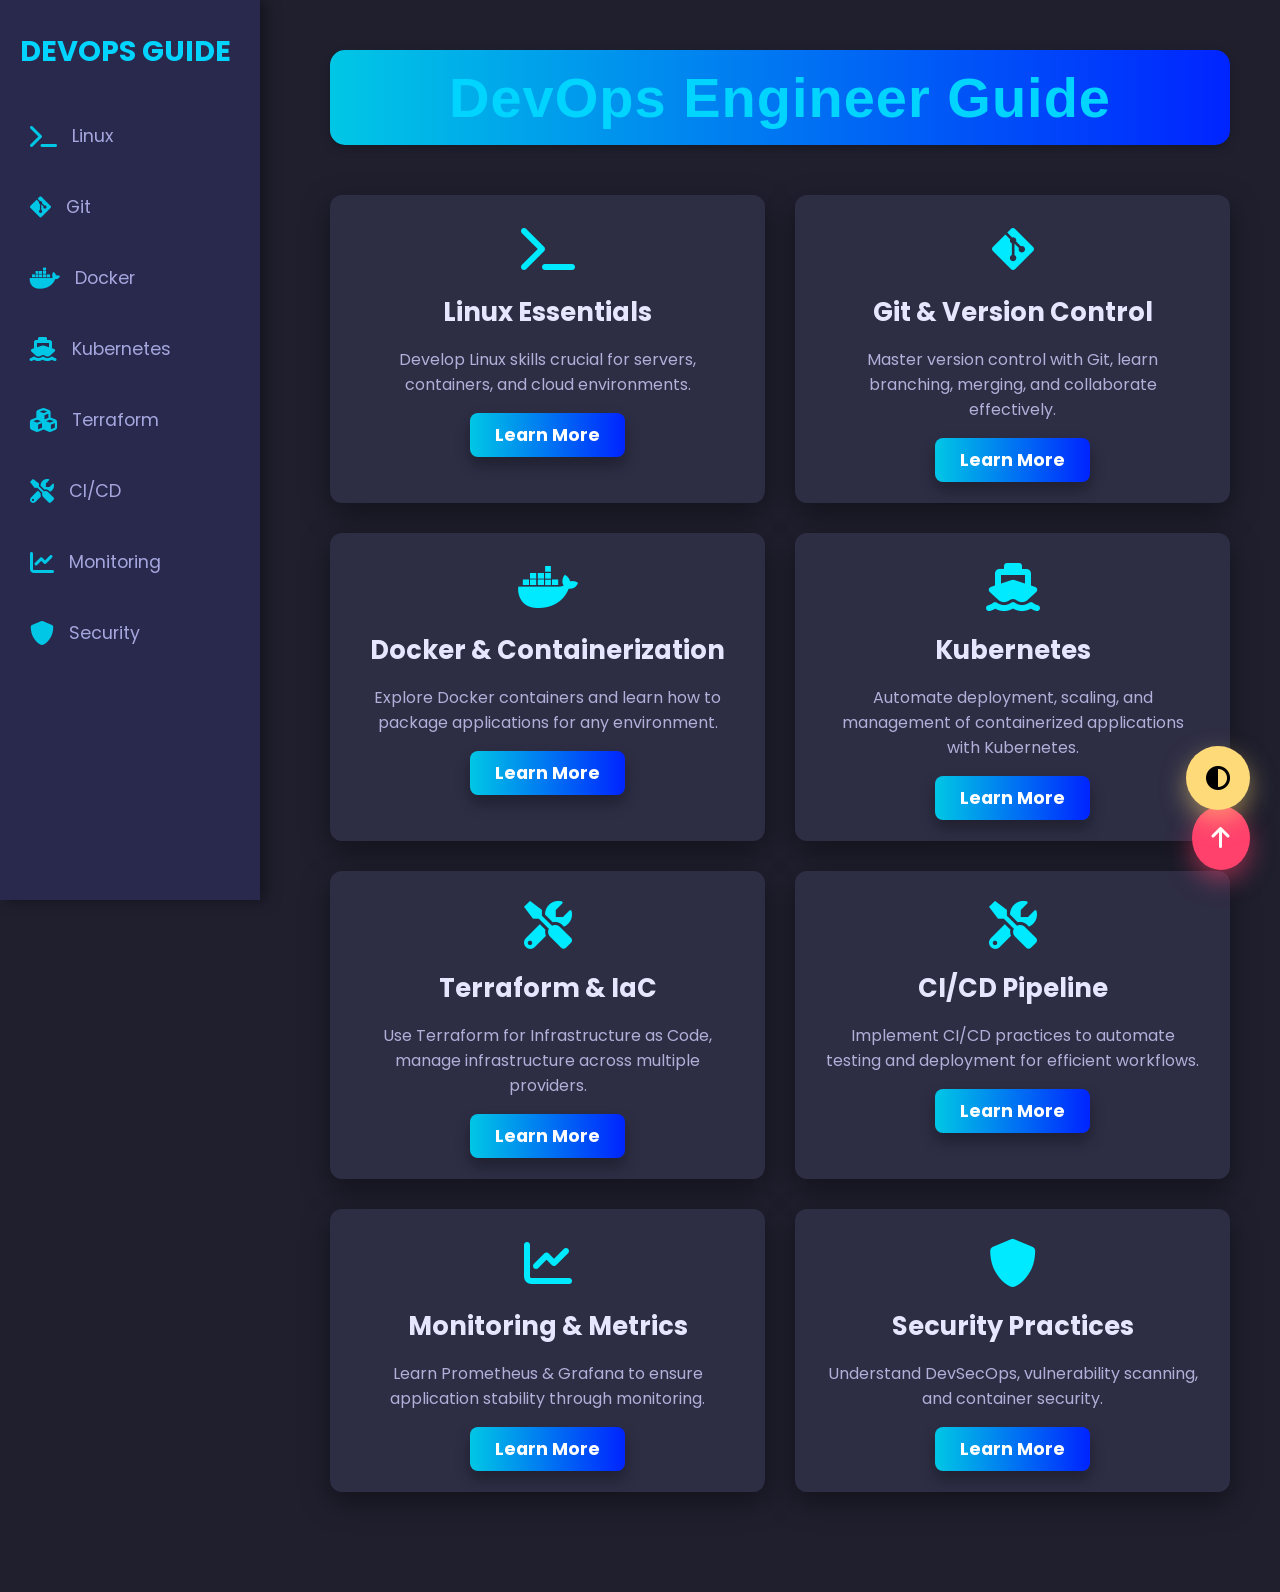
==== commit 2f0187be: "Updated UI" ====
--- a/templates/index.html
+++ b/templates/index.html
@@ -192,6 +192,8 @@
             box-shadow: 0 20px 35px rgba(255, 65, 108, 0.7);
         }
 
+        
+
         /* Responsive design */
         @media (max-width: 768px) {
             nav {
@@ -214,6 +216,74 @@
                 font-size: 1.3rem;
             }
         }
+
+        /* Light Mode Styling */
+body.light-mode {
+    background-color: #f5f5f5;
+    color: #333;
+}
+
+body.light-mode nav {
+    background-color: #e0e0e0;
+    color: #000;
+}
+
+body.light-mode nav ul li a {
+    color: #444;
+}
+
+body.light-mode nav ul li a:hover {
+    background-color: #ccc;
+    color: #000;
+}
+
+body.light-mode .card {
+    background-color: #fff;
+    color: #444;
+    box-shadow: 0 5px 15px rgba(0, 0, 0, 0.2);
+}
+
+body.light-mode .card h3 {
+    color: #333;
+}
+
+body.light-mode .card a {
+    background: linear-gradient(90deg, #0077cc, #0055aa);
+}
+
+body.light-mode .card a:hover {
+    background: linear-gradient(90deg, #0055aa, #003388);
+}
+
+body.light-mode .floating-btn {
+    background-color: #0077cc;
+    color: #fff;
+}
+
+
+.mode-toggle {
+    position: fixed;
+    bottom: 90px;
+    right: 30px;
+    background-color: #ffda79;
+    border: none;
+    padding: 20px;
+    border-radius: 50%;
+    cursor: pointer;
+    box-shadow: 0 10px 25px rgba(255, 218, 121, 0.5);
+    transition: transform 0.3s, box-shadow 0.3s;
+}
+
+.mode-toggle i {
+    color: #000;
+    font-size: 1.5rem;
+}
+
+.mode-toggle:hover {
+    transform: scale(1.1);
+    box-shadow: 0 20px 35px rgba(255, 218, 121, 0.7);
+}
+
     </style>
 </head>
 
@@ -240,6 +310,7 @@
         <header>
             <h1>DevOps Engineer Guide</h1>
         </header>
+        
 
         <!-- Card Section -->
         <div class="card-container">
@@ -301,11 +372,69 @@
         </div>
     </main>
 
-    <!-- Floating Action Button -->
-    <button class="floating-btn">
-        <i class="fas fa-arrow-up"></i>
-    </button>
+    <script>
+
+        
+        // Scroll to Top
+        function scrollToTop() {
+            window.scrollTo({ top: 0, behavior: 'smooth' });
+        }
+
+        // Toggle Dark/Light Mode
+        function toggleMode() {
+            document.body.classList.toggle('light-mode');
+        }
+
+        // Search Topics
+        function searchTopics() {
+            const query = document.getElementById('search').value.toLowerCase();
+            const cards = document.querySelectorAll('.card');
+
+            cards.forEach(card => {
+                const title = card.querySelector('h3').textContent.toLowerCase();
+                card.style.display = title.includes(query) ? 'block' : 'none';
+            });
+        }
+    </script>
+
 
 </body>
 
 </html>
+<!-- Floating Buttons -->
+<!-- Floating Buttons -->
+<button class="floating-btn" onclick="scrollToTop()">
+    <i class="fas fa-arrow-up"></i>
+</button>
+<button class="mode-toggle" onclick="toggleMode()">
+    <i class="fas fa-adjust"></i>
+</button>
+
+
+<script>
+    // Scroll to Top
+    function scrollToTop() {
+        window.scrollTo({ top: 0, behavior: 'smooth' });
+    }
+
+    // Toggle Dark/Light Mode
+    function toggleMode() {
+        document.body.classList.toggle('light-mode');
+    }
+
+    // Search Topics
+    function searchTopics() {
+        const query = document.getElementById('search').value.toLowerCase();
+        const cards = document.querySelectorAll('.card');
+
+        cards.forEach(card => {
+            const title = card.querySelector('h3').textContent.toLowerCase();
+            card.style.display = title.includes(query) ? 'block' : 'none';
+        });
+    }
+</script>
+
+
+</body>
+
+</html>
